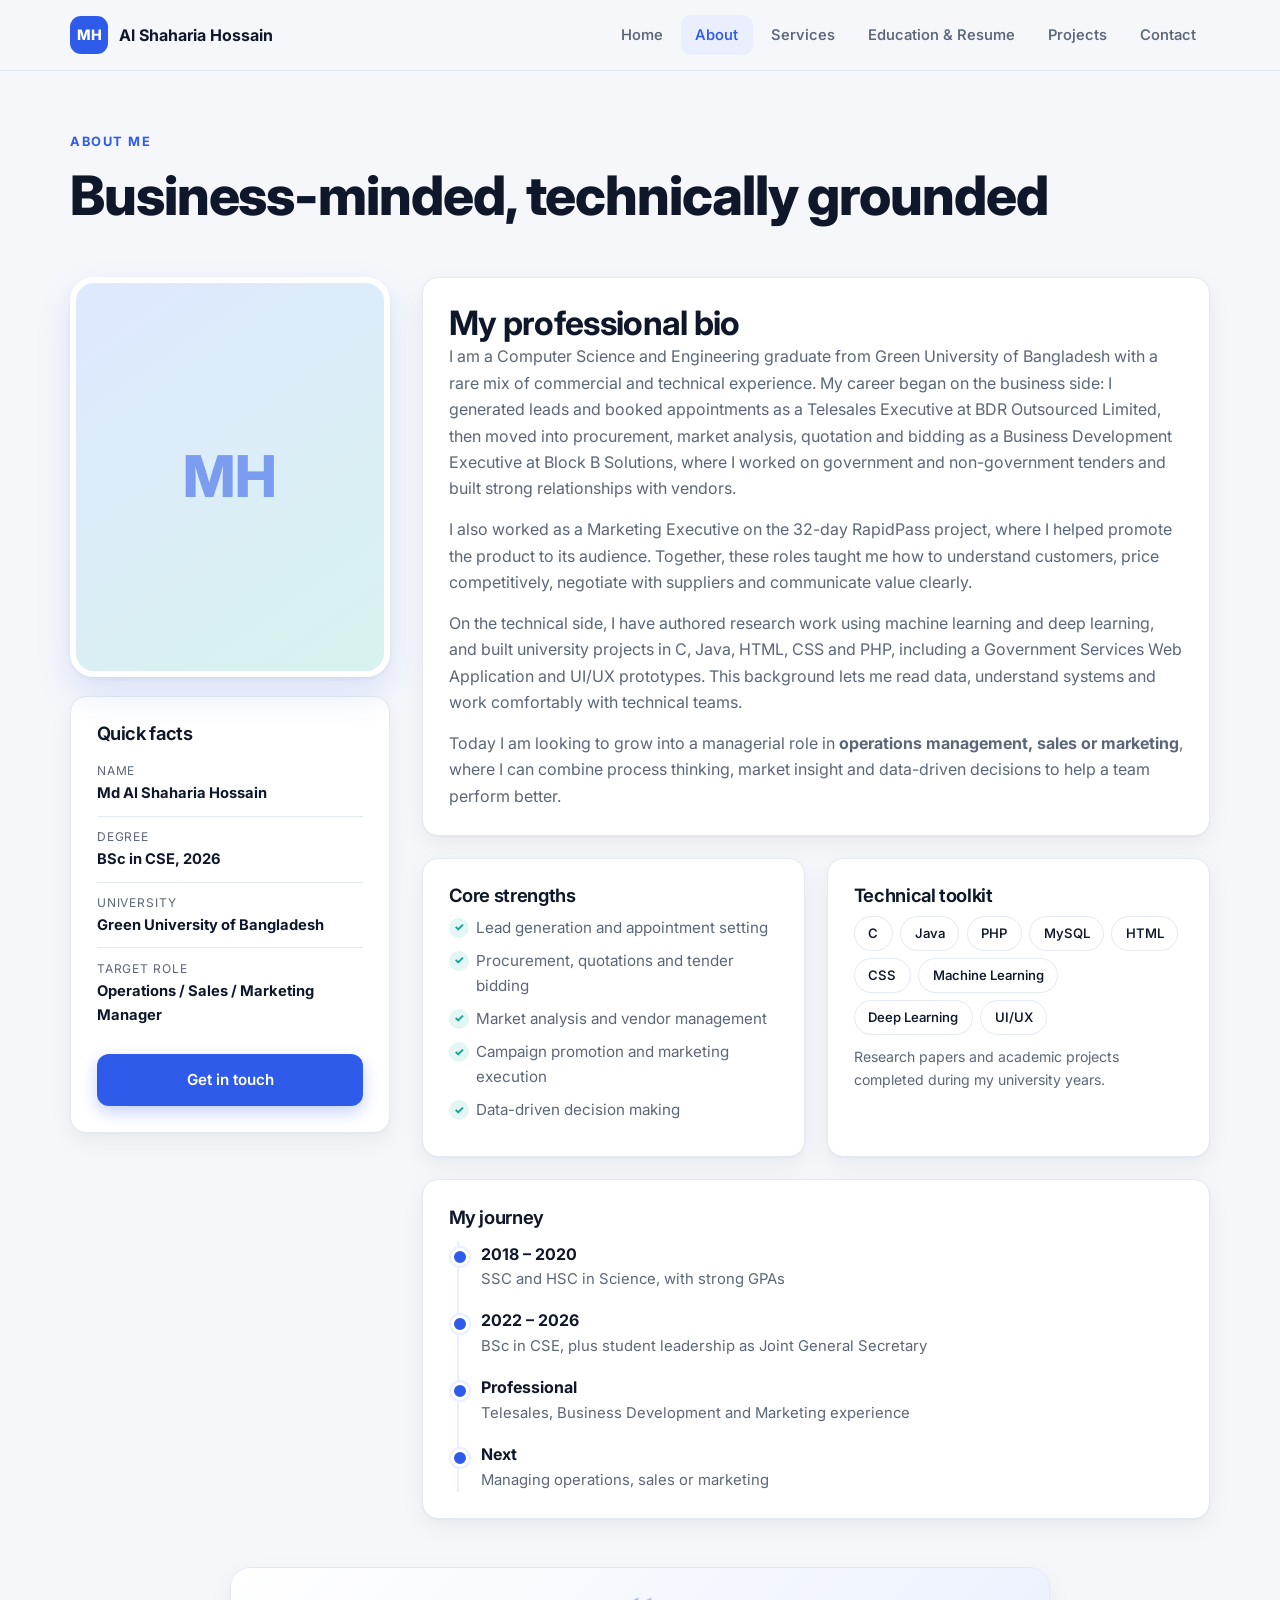
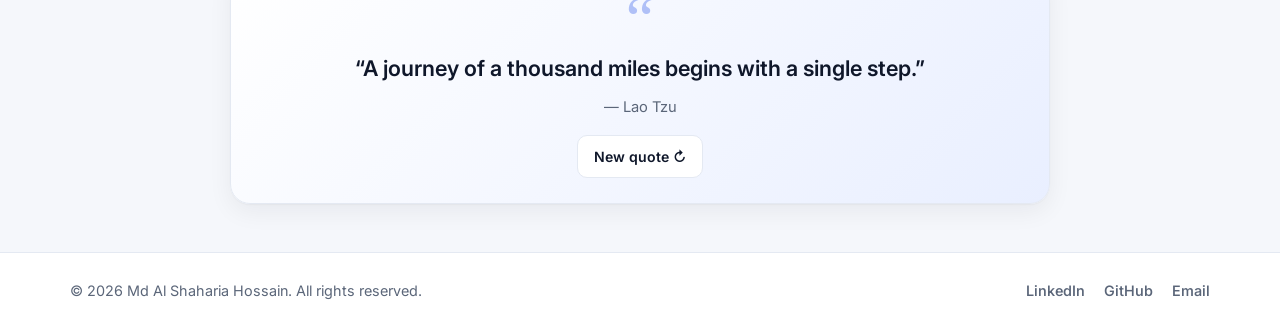
==== about.html @ ec1b016d "Add files via upload" ====
<!DOCTYPE html>
<html lang="en">
<head>
<meta charset="UTF-8">
<meta name="viewport" content="width=device-width, initial-scale=1">
<title>About | Md Al Shaharia Hossain</title>
<meta name="description" content="Portfolio of Md Al Shaharia Hossain: business development, marketing and web development professional aspiring to operations, sales and marketing management.">
<link rel="preconnect" href="https://fonts.googleapis.com">
<link rel="preconnect" href="https://fonts.gstatic.com" crossorigin>
<link href="https://fonts.googleapis.com/css2?family=Inter:wght@400;500;600;700;800&display=swap" rel="stylesheet">
<link rel="stylesheet" href="style.css">
</head>
<body data-page="about.html">
<header class="site-header">
  <div class="container nav-wrap">
    <a href="index.html" class="brand" aria-label="Home"><span class="brand-mark">MH</span><span class="brand-text">Al Shaharia Hossain</span></a>
    <button class="nav-toggle" id="navToggle" aria-label="Toggle menu" aria-expanded="false"><span></span><span></span><span></span></button>
    <nav class="nav" id="nav"><a href="index.html">Home</a><a href="about.html" class="active">About</a><a href="services.html">Services</a><a href="education.html">Education & Resume</a><a href="projects.html">Projects</a><a href="contact.html">Contact</a></nav>
  </div>
</header>
<main>

<section class="page-hero container reveal">
  <span class="eyebrow">About me</span>
  <h1>Business-minded, technically grounded</h1>
</section>

<section class="container about-grid">
  <aside class="about-side reveal">
    <div class="photo photo-md">
  <span class="initials">MH</span>
  <img src="images/profile.jpg" alt="Portrait of Md Al Shaharia Hossain" onerror="this.remove()">
</div>
    <div class="card mini">
      <h3>Quick facts</h3>
      <ul class="facts">
        <li><span>Name</span><b>Md Al Shaharia Hossain</b></li>
        <li><span>Degree</span><b>BSc in CSE, 2026</b></li>
        <li><span>University</span><b>Green University of Bangladesh</b></li>
        <li><span>Target role</span><b>Operations / Sales / Marketing Manager</b></li>
      </ul>
      <a class="btn btn-primary btn-block" href="contact.html">Get in touch</a>
    </div>
  </aside>

  <div class="about-main reveal">
    <div class="card">
      <h2>My professional bio</h2>
      <p>I am a Computer Science and Engineering graduate from Green University of Bangladesh with a rare mix of commercial and technical experience. My career began on the business side: I generated leads and booked appointments as a Telesales Executive at BDR Outsourced Limited, then moved into procurement, market analysis, quotation and bidding as a Business Development Executive at Block B Solutions, where I worked on government and non-government tenders and built strong relationships with vendors.</p>
      <p>I also worked as a Marketing Executive on the 32-day RapidPass project, where I helped promote the product to its audience. Together, these roles taught me how to understand customers, price competitively, negotiate with suppliers and communicate value clearly.</p>
      <p>On the technical side, I have authored research work using machine learning and deep learning, and built university projects in C, Java, HTML, CSS and PHP, including a Government Services Web Application and UI/UX prototypes. This background lets me read data, understand systems and work comfortably with technical teams.</p>
      <p>Today I am looking to grow into a managerial role in <b>operations management, sales or marketing</b>, where I can combine process thinking, market insight and data-driven decisions to help a team perform better.</p>
    </div>

    <div class="grid-2">
      <div class="card">
        <h3>Core strengths</h3>
        <ul class="tick">
          <li>Lead generation and appointment setting</li>
          <li>Procurement, quotations and tender bidding</li>
          <li>Market analysis and vendor management</li>
          <li>Campaign promotion and marketing execution</li>
          <li>Data-driven decision making</li>
        </ul>
      </div>
      <div class="card">
        <h3>Technical toolkit</h3>
        <div class="tags">
          <span>C</span><span>Java</span><span>PHP</span><span>MySQL</span><span>HTML</span><span>CSS</span><span>Machine Learning</span><span>Deep Learning</span><span>UI/UX</span>
        </div>
        <p class="muted small">Research papers and academic projects completed during my university years.</p>
      </div>
    </div>

    <div class="card">
      <h3>My journey</h3>
      <ol class="mini-timeline">
        <li><b>2018 &ndash; 2020</b><span>SSC and HSC in Science, with strong GPAs</span></li>
        <li><b>2022 &ndash; 2026</b><span>BSc in CSE, plus student leadership as Joint General Secretary</span></li>
        <li><b>Professional</b><span>Telesales, Business Development and Marketing experience</span></li>
        <li><b>Next</b><span>Managing operations, sales or marketing</span></li>
      </ol>
    </div>
  </div>
</section>

<section class="container reveal">
  <figure class="quote-box">
    <div class="quote-icon">&ldquo;</div>
    <blockquote id="quoteText">Loading inspiration...</blockquote>
    <figcaption id="quoteAuthor"></figcaption>
    <button class="btn btn-ghost btn-sm" id="newQuote" type="button">New quote &#8635;</button>
  </figure>
</section>

</main>
<footer class="site-footer">
  <div class="container footer-wrap">
    <p>&copy; <span id="year">2026</span> Md Al Shaharia Hossain. All rights reserved.</p>
    <div class="footer-links">
      <a href="https://www.linkedin.com/in/md-al-shaharia-hossain" target="_blank" rel="noopener">LinkedIn</a>
      <a href="https://github.com/Rimon0287" target="_blank" rel="noopener">GitHub</a>
      <a href="mailto:rimonhassain4087@gmail.com">Email</a>
    </div>
  </div>
</footer>
<button class="to-top" id="toTop" aria-label="Back to top">&uarr;</button>
<div class="toast" id="toast" role="status" aria-live="polite"></div>
<div class="modal" id="modal" aria-hidden="true">
  <div class="modal-backdrop" data-close></div>
  <div class="modal-box" role="dialog" aria-modal="true" aria-labelledby="modalTitle">
    <button class="modal-close" data-close aria-label="Close">&times;</button>
    <div id="modalBody"></div>
  </div>
</div>
<script src="script.js"></script>
</body>
</html>
---- style.css ----
:root{
  --bg:#f5f7fb; --card:#ffffff; --ink:#0f172a; --muted:#5b6679; --line:#e4e9f2;
  --brand:#2f5bea; --brand-d:#2347c4; --brand-soft:#e9efff; --accent:#12a594; --accent-soft:#e3f6f3;
  --radius:16px; --shadow:0 1px 2px rgba(15,23,42,.04),0 8px 24px rgba(15,23,42,.06);
  --shadow-h:0 2px 4px rgba(15,23,42,.05),0 16px 36px rgba(47,91,234,.14);
}
*{box-sizing:border-box;margin:0;padding:0}
html{scroll-behavior:smooth}
body{font-family:'Inter',system-ui,-apple-system,'Segoe UI',Roboto,sans-serif;background:var(--bg);color:var(--ink);line-height:1.65;-webkit-font-smoothing:antialiased}
img{max-width:100%;display:block}
a{color:inherit;text-decoration:none}
ul{list-style:none}
.container{width:min(1140px,92%);margin-inline:auto}
h1,h2,h3,h4{line-height:1.2;letter-spacing:-.02em;color:var(--ink)}
h1{font-size:clamp(2.1rem,5vw,3.4rem);font-weight:800}
h2{font-size:clamp(1.5rem,3vw,2.1rem);font-weight:700}
h3{font-size:1.15rem;font-weight:650;margin-bottom:.4rem}
h4{font-size:.95rem;font-weight:650;margin:1.1rem 0 .5rem;text-transform:uppercase;letter-spacing:.06em;color:var(--muted)}
p{color:var(--muted)}
.muted{color:var(--muted)} .small{font-size:.88rem}
.eyebrow{display:inline-block;font-size:.8rem;font-weight:700;letter-spacing:.12em;text-transform:uppercase;color:var(--brand);margin-bottom:.7rem}

/* Header */
.site-header{position:sticky;top:0;z-index:50;background:rgba(245,247,251,.85);backdrop-filter:saturate(1.4) blur(12px);border-bottom:1px solid var(--line)}
.nav-wrap{display:flex;align-items:center;justify-content:space-between;height:70px}
.brand{display:flex;align-items:center;gap:.7rem;font-weight:700}
.brand-mark{display:grid;place-items:center;width:38px;height:38px;border-radius:11px;background:var(--brand);color:#fff;font-size:.9rem;font-weight:800}
.nav{display:flex;gap:.25rem}
.nav a{padding:.5rem .9rem;border-radius:10px;font-size:.92rem;font-weight:550;color:var(--muted);transition:.2s}
.nav a:hover{color:var(--ink);background:#fff}
.nav a.active{color:var(--brand);background:var(--brand-soft)}
.nav-toggle{display:none;width:42px;height:42px;border:1px solid var(--line);border-radius:10px;background:#fff;cursor:pointer;flex-direction:column;align-items:center;justify-content:center;gap:5px}
.nav-toggle span{width:18px;height:2px;background:var(--ink);border-radius:2px;transition:.25s}
.nav-toggle[aria-expanded="true"] span:nth-child(1){transform:translateY(7px) rotate(45deg)}
.nav-toggle[aria-expanded="true"] span:nth-child(2){opacity:0}
.nav-toggle[aria-expanded="true"] span:nth-child(3){transform:translateY(-7px) rotate(-45deg)}

/* Buttons */
.btn{display:inline-flex;align-items:center;justify-content:center;gap:.4rem;padding:.8rem 1.4rem;border-radius:12px;font:inherit;font-size:.95rem;font-weight:600;border:1.5px solid transparent;cursor:pointer;transition:transform .15s,box-shadow .2s,background .2s,color .2s,border-color .2s}
.btn:hover{transform:translateY(-2px)}
.btn:active{transform:translateY(0)}
.btn:focus-visible,.tab:focus-visible,input:focus-visible,textarea:focus-visible{outline:3px solid rgba(47,91,234,.35);outline-offset:2px}
.btn-primary{background:var(--brand);color:#fff;box-shadow:0 6px 16px rgba(47,91,234,.28)}
.btn-primary:hover{background:var(--brand-d);box-shadow:0 10px 22px rgba(47,91,234,.35)}
.btn-outline{background:#fff;color:var(--brand);border-color:var(--brand)}
.btn-outline:hover{background:var(--brand);color:#fff}
.btn-ghost{background:#fff;color:var(--ink);border-color:var(--line)}
.btn-ghost:hover{border-color:var(--brand);color:var(--brand)}
.btn-sm{padding:.55rem 1rem;font-size:.88rem;border-radius:10px}
.btn-block{width:100%;margin-top:1rem}
.btn-row{display:flex;flex-wrap:wrap;gap:.75rem;margin-top:1.4rem}

/* Hero */
.hero{display:grid;grid-template-columns:1.15fr .85fr;gap:3rem;align-items:center;padding:4.5rem 0 3rem}
.role{font-size:1.2rem;font-weight:600;color:var(--brand);margin:.7rem 0 1rem}
.lead{font-size:1.06rem;max-width:560px}
.chips{display:flex;flex-wrap:wrap;gap:.5rem;margin-top:1.6rem}
.chips li,.tags span{padding:.35rem .85rem;border-radius:999px;background:#fff;border:1px solid var(--line);font-size:.82rem;font-weight:550;color:var(--ink)}
.hero-photo{position:relative;display:grid;place-items:center}
.hero-photo::before{content:"";position:absolute;width:92%;aspect-ratio:1;border-radius:36% 64% 58% 42%/42% 40% 60% 58%;background:linear-gradient(135deg,var(--brand-soft),var(--accent-soft));z-index:0}
.photo{position:relative;overflow:hidden;background:linear-gradient(145deg,#dfe8ff,#d7f3ee);display:grid;place-items:center;border:6px solid #fff;box-shadow:var(--shadow-h);z-index:1}
.photo .initials{font-size:3.6rem;font-weight:800;color:var(--brand);opacity:.55}
.photo img{position:absolute;inset:0;width:100%;height:100%;object-fit:cover}
.photo-lg{width:min(360px,80%);aspect-ratio:4/5;border-radius:28px}
.photo-md{width:100%;aspect-ratio:4/5;border-radius:24px}
.float-card{position:absolute;z-index:2;background:#fff;border:1px solid var(--line);border-radius:14px;padding:.7rem 1rem;box-shadow:var(--shadow);display:flex;flex-direction:column;font-size:.78rem;color:var(--muted)}
.float-card strong{color:var(--ink);font-size:.9rem}
.fc-1{left:-2%;bottom:14%} .fc-2{right:0;top:10%}

/* Sections */
.section{padding:3.5rem 0}
.section.tight{padding:2rem 0}
.section-head{max-width:640px;margin-bottom:2rem}
.section-head p{margin-top:.6rem}
.page-hero{padding:3.5rem 0 1rem}
.page-hero .sub{margin-top:.7rem;font-size:1.05rem}
.card{background:var(--card);border:1px solid var(--line);border-radius:var(--radius);padding:1.6rem;box-shadow:var(--shadow);transition:transform .2s,box-shadow .25s,border-color .25s}
.card:hover{box-shadow:var(--shadow-h)}
.card p+p{margin-top:.9rem}
.grid-2{display:grid;grid-template-columns:repeat(2,1fr);gap:1.4rem}
.grid-3{display:grid;grid-template-columns:repeat(3,1fr);gap:1.4rem}
.grid-4{display:grid;grid-template-columns:repeat(auto-fill,minmax(250px,1fr));gap:1.4rem}
.icon{display:grid;place-items:center;width:48px;height:48px;border-radius:13px;background:var(--brand-soft);color:var(--brand);font-size:1.4rem;font-weight:800;margin-bottom:1rem}

/* Quote */
.quote-box{margin:2rem auto;max-width:820px;text-align:center;background:linear-gradient(135deg,#fff,var(--brand-soft));border:1px solid var(--line);border-radius:20px;padding:2rem 2rem 1.6rem;box-shadow:var(--shadow);position:relative}
.quote-icon{font-size:4rem;line-height:.6;color:var(--brand);opacity:.35;font-family:Georgia,serif}
.quote-box blockquote{font-size:clamp(1.05rem,2.2vw,1.35rem);font-weight:600;color:var(--ink);margin:.8rem 0 .5rem;transition:opacity .3s}
.quote-box figcaption{color:var(--muted);font-size:.92rem;margin-bottom:1rem;transition:opacity .3s}
.quote-box.fade blockquote,.quote-box.fade figcaption{opacity:0}

/* CTA */
.cta-box,.resume-box{display:flex;align-items:center;justify-content:space-between;gap:2rem;flex-wrap:wrap;background:linear-gradient(135deg,var(--brand),#4a76ff);border-radius:22px;padding:2.4rem;color:#fff;box-shadow:0 18px 40px rgba(47,91,234,.25)}
.cta-box h2,.resume-box h2{color:#fff} .cta-box p,.resume-box p{color:rgba(255,255,255,.88);margin-top:.4rem;max-width:560px}
.resume-box .eyebrow{color:#cfe0ff}
.cta-box .btn-primary,.resume-box .btn-primary{background:#fff;color:var(--brand);box-shadow:none}
.cta-box .btn-ghost,.resume-box .btn-outline{background:transparent;color:#fff;border-color:rgba(255,255,255,.7)}
.cta-box .btn-ghost:hover,.resume-box .btn-outline:hover{background:#fff;color:var(--brand)}
.cta-box .btn-row,.resume-box .btn-row{margin-top:0}

/* About */
.about-grid{display:grid;grid-template-columns:320px 1fr;gap:2rem;padding:2rem 0 1rem;align-items:start}
.about-side{position:sticky;top:90px;display:grid;gap:1.2rem}
.about-side .photo{margin:0}
.facts li{display:flex;flex-direction:column;padding:.65rem 0;border-bottom:1px solid var(--line);font-size:.92rem}
.facts li:last-child{border:0}
.facts span{font-size:.75rem;text-transform:uppercase;letter-spacing:.08em;color:var(--muted)}
.about-main{display:grid;gap:1.4rem}
.tick li{position:relative;padding-left:1.7rem;margin:.5rem 0;color:var(--muted);font-size:.95rem}
.tick li::before{content:"\2713";position:absolute;left:0;top:0;width:20px;height:20px;border-radius:50%;background:var(--accent-soft);color:var(--accent);font-size:.72rem;font-weight:800;display:grid;place-items:center;top:.2rem}
.tags{display:flex;flex-wrap:wrap;gap:.45rem;margin:.6rem 0}
.mini-timeline{border-left:2px solid var(--brand-soft);margin:.8rem 0 0 .5rem;padding-left:1.4rem;display:grid;gap:1rem}
.mini-timeline li{position:relative;display:flex;flex-direction:column}
.mini-timeline li::before{content:"";position:absolute;left:-1.9rem;top:.45rem;width:12px;height:12px;border-radius:50%;background:var(--brand);border:3px solid #fff;box-shadow:0 0 0 2px var(--brand-soft)}
.mini-timeline span{color:var(--muted);font-size:.93rem}

/* Services */
.service{display:flex;flex-direction:column;align-items:flex-start;border-top:3px solid transparent}
.service:hover{transform:translateY(-6px);border-top-color:var(--brand)}
.service p{flex:1;margin-bottom:1.2rem;font-size:.94rem}
.modal{position:fixed;inset:0;z-index:100;display:none;align-items:center;justify-content:center;padding:1rem}
.modal.open{display:flex}
.modal-backdrop{position:absolute;inset:0;background:rgba(15,23,42,.5);backdrop-filter:blur(4px);animation:fade .25s}
.modal-box{position:relative;background:#fff;border-radius:22px;width:min(640px,100%);max-height:90vh;overflow:auto;padding:2.2rem;box-shadow:0 30px 80px rgba(15,23,42,.35);animation:pop .3s cubic-bezier(.2,.9,.3,1.2)}
.modal-close{position:absolute;top:.8rem;right:.9rem;width:38px;height:38px;border-radius:50%;border:1px solid var(--line);background:#fff;font-size:1.5rem;line-height:1;cursor:pointer;color:var(--muted);transition:.2s}
.modal-close:hover{background:var(--brand);color:#fff;border-color:var(--brand)}
.modal-icon{display:grid;place-items:center;width:56px;height:56px;border-radius:16px;background:var(--brand-soft);font-size:1.7rem;margin-bottom:1rem}
.lead-sm{margin:.7rem 0 .3rem}
.best-for{margin-top:1.2rem;padding:1rem 1.1rem;background:var(--accent-soft);border-radius:12px;font-size:.92rem;color:#0b5e53}
.svc-detail[hidden]{display:none}
@keyframes fade{from{opacity:0}to{opacity:1}}
@keyframes pop{from{opacity:0;transform:translateY(20px) scale(.96)}to{opacity:1;transform:none}}

/* Tabs / timeline */
.tabs{display:inline-flex;gap:.3rem;background:#fff;border:1px solid var(--line);border-radius:14px;padding:.3rem;margin-bottom:1.6rem;flex-wrap:wrap}
.tab{padding:.6rem 1.3rem;border:0;border-radius:10px;background:transparent;font:inherit;font-weight:600;color:var(--muted);cursor:pointer;transition:.2s}
.tab:hover{color:var(--ink)}
.tab.active{background:var(--brand);color:#fff;box-shadow:0 4px 12px rgba(47,91,234,.28)}
.tab-panel{display:none;animation:fade .3s}
.tab-panel.active{display:block}
.timeline{position:relative;display:grid;gap:1.2rem;padding-left:0}
.t-item{display:grid;grid-template-columns:130px 1fr;gap:1.2rem;align-items:start}
.t-year{font-weight:700;color:var(--brand);padding-top:1.5rem;text-align:right;font-size:.92rem}
.badge{display:inline-block;margin-top:.5rem;padding:.3rem .8rem;border-radius:999px;background:var(--accent-soft);color:#0b5e53;font-size:.8rem;font-weight:650}

/* Projects */
.project{display:flex;flex-direction:column}
.project>p{margin-bottom:1rem}
.proj-top{display:flex;justify-content:space-between;align-items:flex-start}
.proj-top .badge{margin-top:0;background:var(--brand-soft);color:var(--brand)}
.expand{margin-top:.5rem}
.expand[hidden]{display:none}
.project .btn-row{margin-top:auto;padding-top:1.2rem}

/* Contact */
.contact-grid{display:grid;grid-template-columns:1fr 1fr;gap:1.6rem;align-items:start}
.contact-cards{display:grid;gap:1rem}
.contact-card{display:flex;align-items:center;gap:1rem;flex-wrap:wrap;padding:1.2rem 1.4rem}
.contact-card .icon{margin:0;flex:none}
.cc-body{flex:1;min-width:140px}
.cc-body h3{margin:0}
.cc-body p{font-size:.9rem;word-break:break-all}
.cc-actions{display:flex;gap:.5rem}
.form{display:grid;gap:1rem}
.form label{display:grid;gap:.35rem;font-size:.85rem;font-weight:600;color:var(--ink)}
input,textarea{font:inherit;font-size:.95rem;padding:.8rem 1rem;border:1.5px solid var(--line);border-radius:12px;background:#fbfcfe;color:var(--ink);transition:.2s;width:100%;resize:vertical}
input:focus,textarea:focus{border-color:var(--brand);background:#fff}
.form .btn-row{margin-top:.4rem}
.form-error{color:#c0392b;font-size:.88rem;min-height:1.2em}

/* Footer & utilities */
.site-footer{margin-top:3rem;border-top:1px solid var(--line);background:#fff;padding:1.6rem 0}
.footer-wrap{display:flex;justify-content:space-between;align-items:center;flex-wrap:wrap;gap:1rem;font-size:.9rem}
.footer-links{display:flex;gap:1.2rem}
.footer-links a{color:var(--muted);font-weight:550}
.footer-links a:hover{color:var(--brand)}
.to-top{position:fixed;right:1.4rem;bottom:1.4rem;width:46px;height:46px;border-radius:50%;border:0;background:var(--brand);color:#fff;font-size:1.2rem;cursor:pointer;box-shadow:0 8px 20px rgba(47,91,234,.35);opacity:0;visibility:hidden;transform:translateY(10px);transition:.25s;z-index:60}
.to-top.show{opacity:1;visibility:visible;transform:none}
.to-top:hover{background:var(--brand-d)}
.toast{position:fixed;left:50%;bottom:2rem;transform:translate(-50%,20px);background:var(--ink);color:#fff;padding:.75rem 1.3rem;border-radius:12px;font-size:.9rem;opacity:0;pointer-events:none;transition:.3s;z-index:200;max-width:90%}
.toast.show{opacity:1;transform:translate(-50%,0)}
.reveal{opacity:0;transform:translateY(18px);transition:opacity .6s ease,transform .6s ease}
.reveal.in{opacity:1;transform:none}

/* Responsive */
@media (max-width:960px){
  .hero{grid-template-columns:1fr;padding-top:3rem;text-align:left}
  .hero-photo{order:-1;margin-bottom:1rem}
  .grid-3{grid-template-columns:1fr 1fr}
  .about-grid{grid-template-columns:1fr}
  .about-side{position:static;grid-template-columns:minmax(0,260px) 1fr;align-items:start}
  .contact-grid{grid-template-columns:1fr}
}
@media (max-width:820px){
  .nav-toggle{display:flex}
  .nav{position:absolute;top:70px;left:0;right:0;flex-direction:column;background:#fff;border-bottom:1px solid var(--line);padding:.8rem 4%;display:none;box-shadow:0 14px 24px rgba(15,23,42,.08)}
  .nav.open{display:flex}
  .nav a{padding:.8rem 1rem}
}
@media (max-width:640px){
  .grid-2,.grid-3{grid-template-columns:1fr}
  .about-side{grid-template-columns:1fr}
  .t-item{grid-template-columns:1fr;gap:.3rem}
  .t-year{text-align:left;padding-top:0}
  .brand-text{display:none}
  .cta-box,.resume-box{padding:1.6rem}
  .modal-box{padding:1.6rem}
  .fc-1{left:0} .fc-2{right:0}
}
@media (prefers-reduced-motion:reduce){*{animation:none!important;transition:none!important}.reveal{opacity:1;transform:none}html{scroll-behavior:auto}}
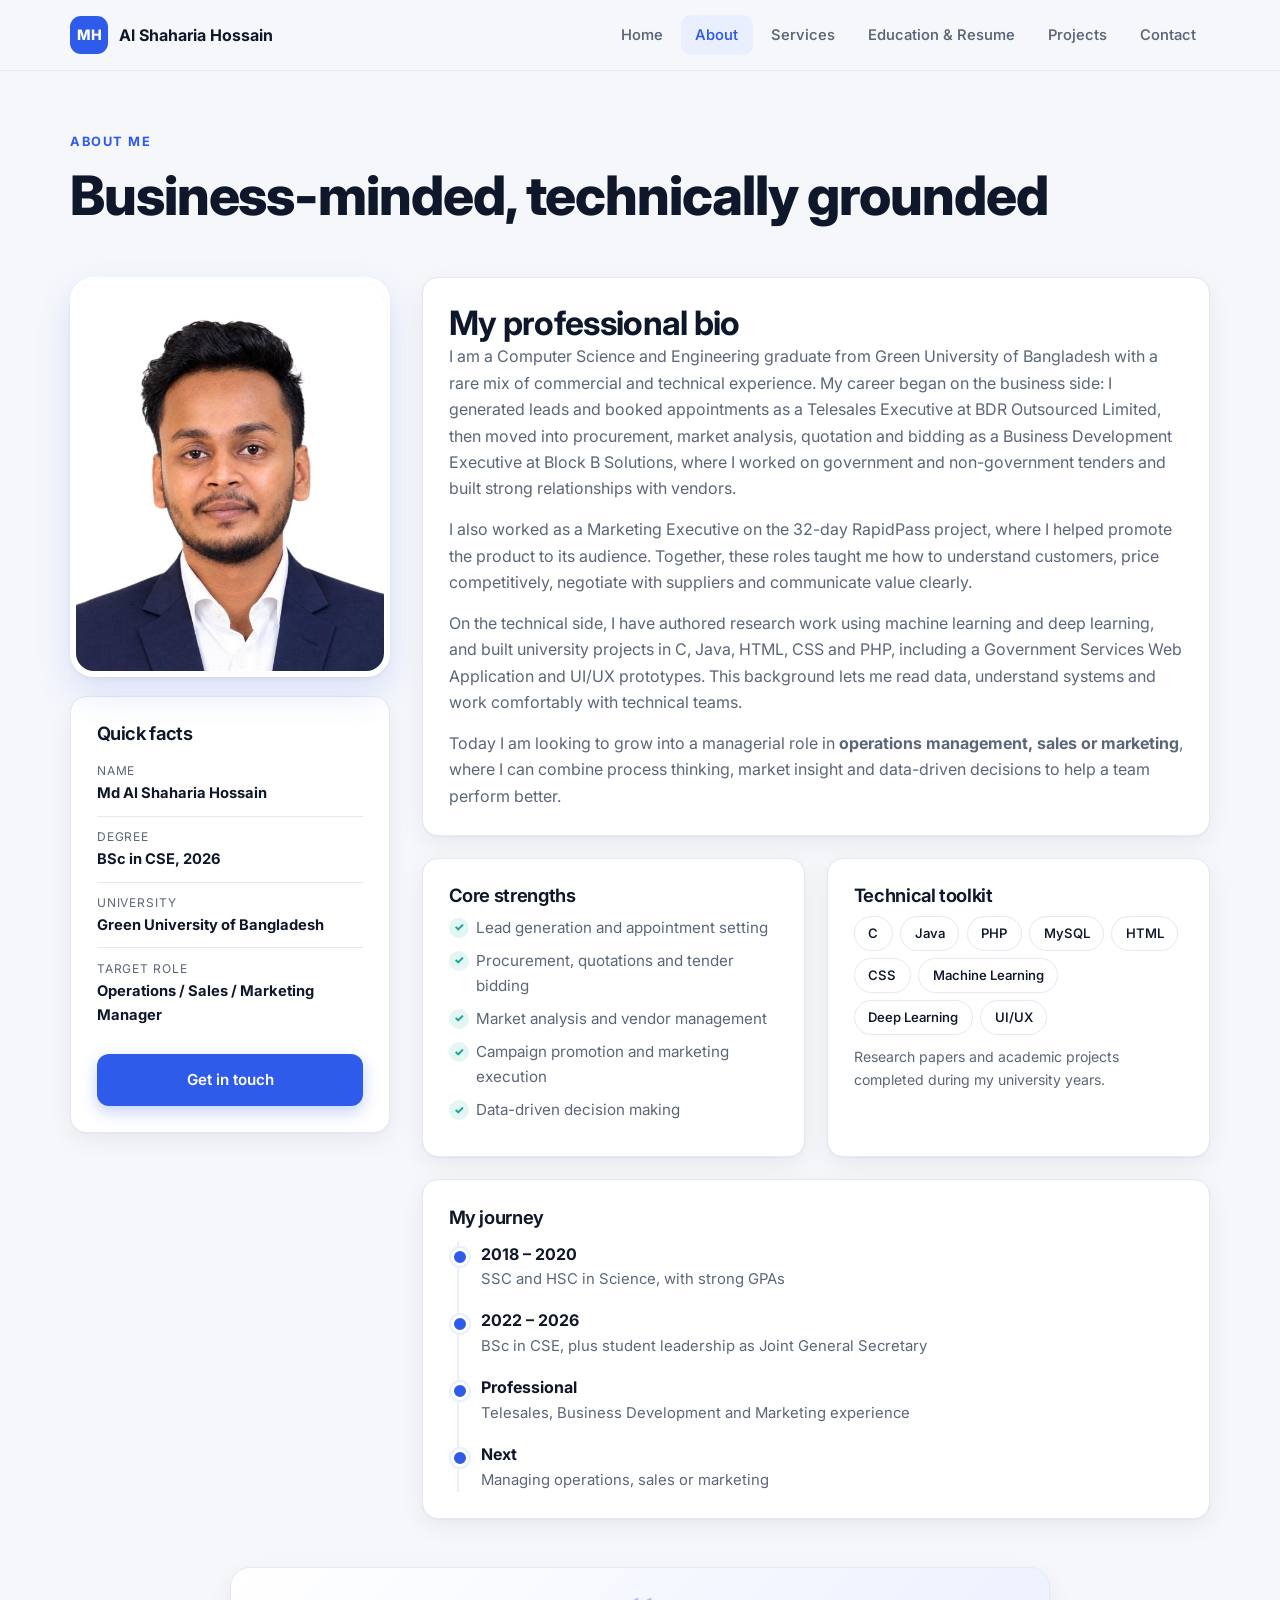
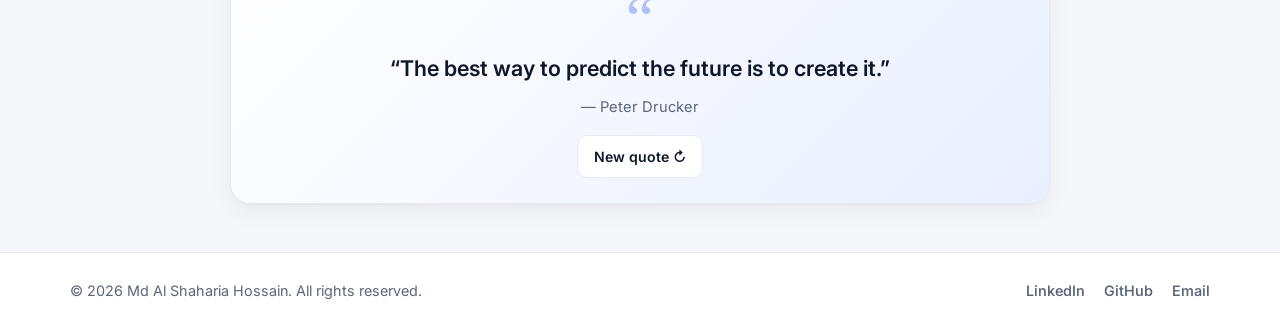
==== commit a39f5b60: "Update profile image source in about.html" ====
--- a/about.html
+++ b/about.html
@@ -29,7 +29,7 @@
   <aside class="about-side reveal">
     <div class="photo photo-md">
   <span class="initials">MH</span>
-  <img src="images/profile.jpg" alt="Portrait of Md Al Shaharia Hossain" onerror="this.remove()">
+  <img src="profile.jpg" alt="Portrait of Md Al Shaharia Hossain" onerror="this.remove()">
 </div>
     <div class="card mini">
       <h3>Quick facts</h3>
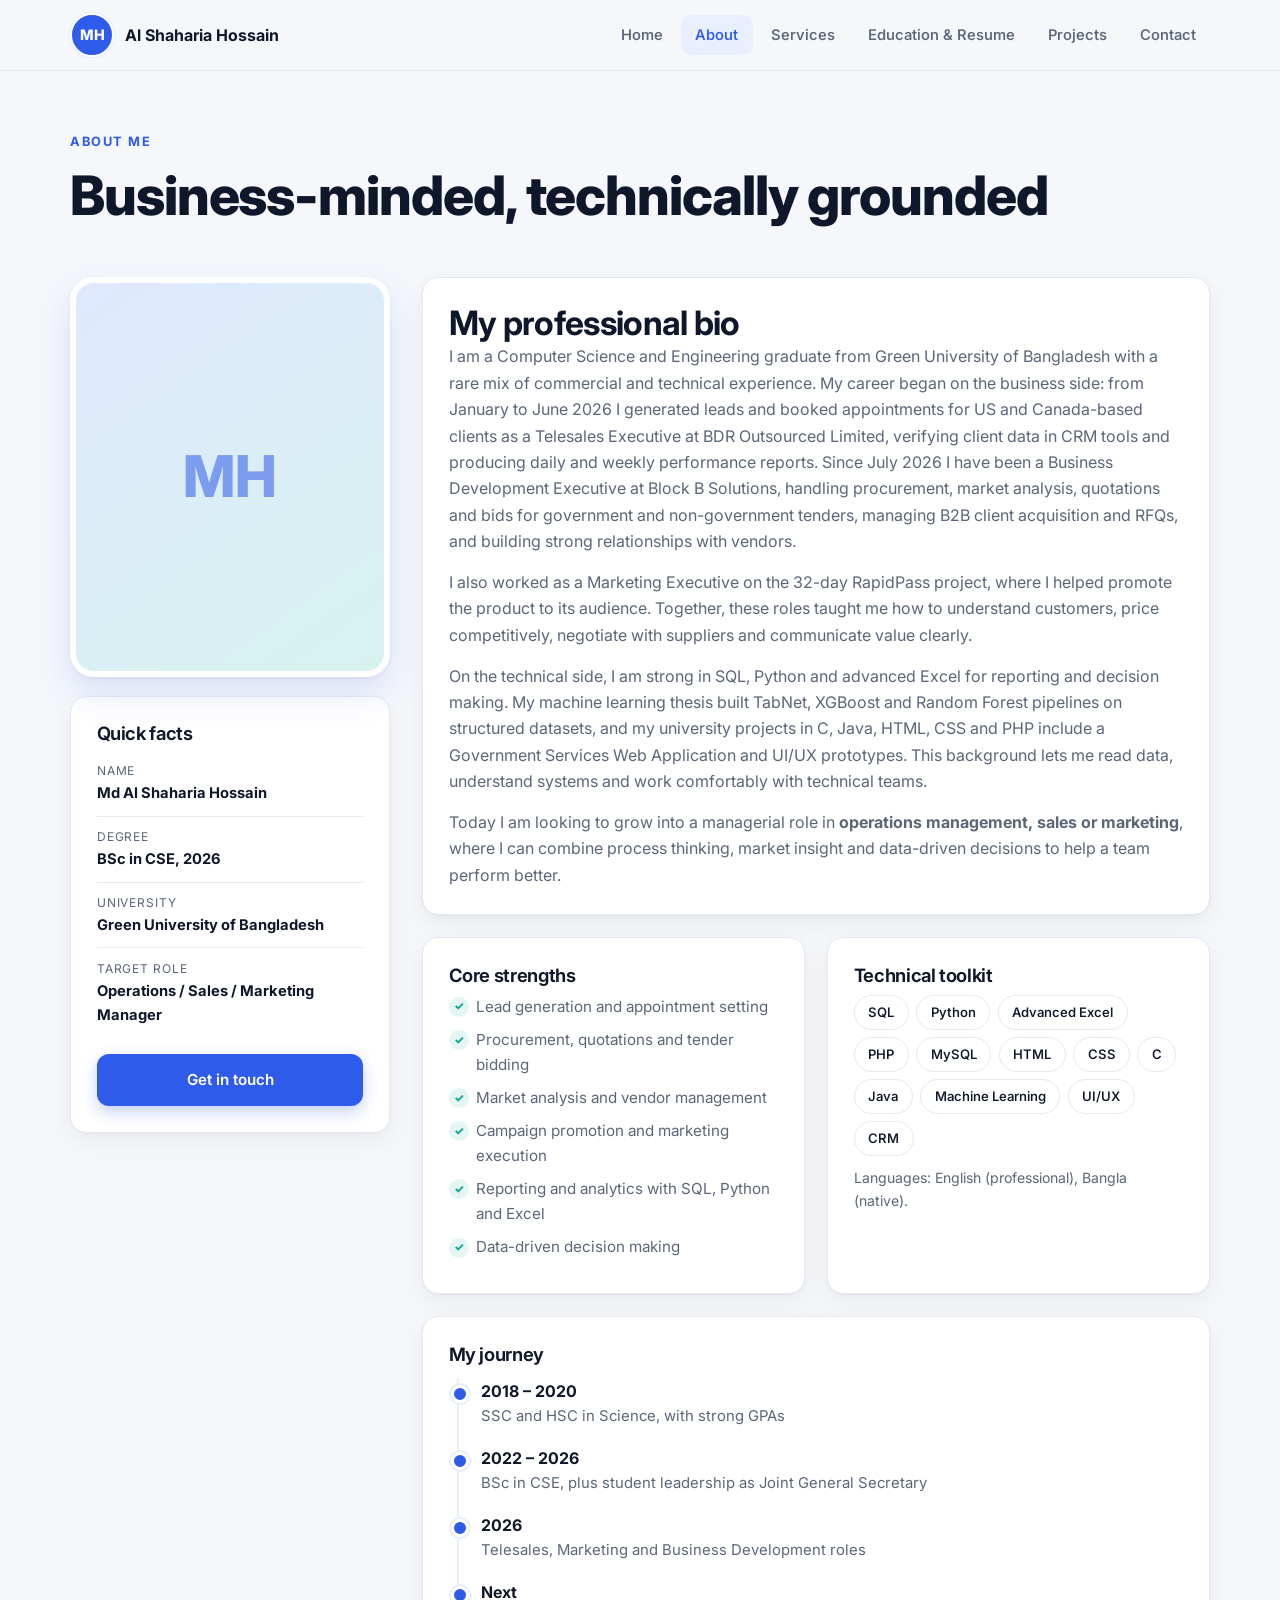
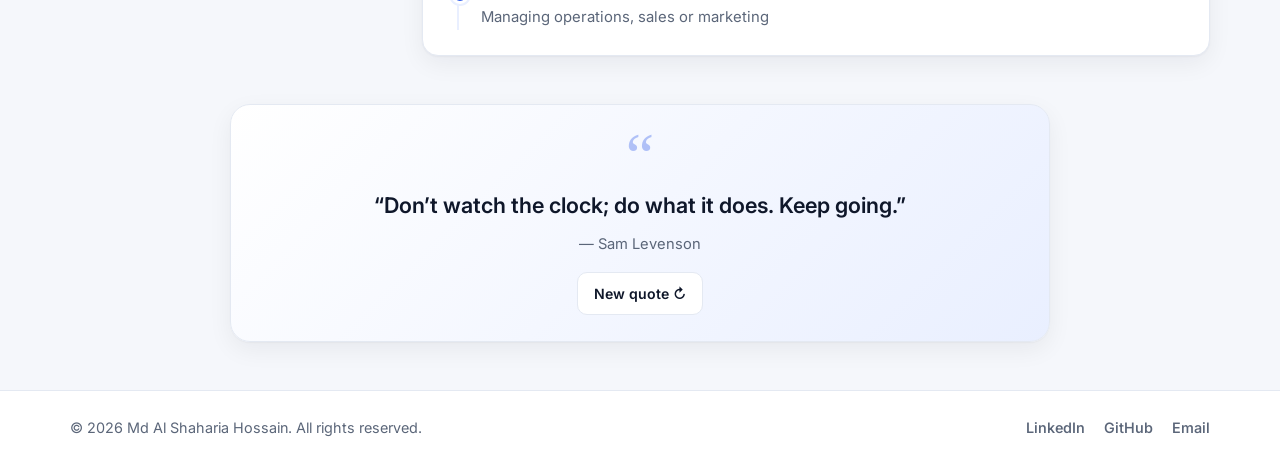
==== commit 6449c9a6: "Add files via upload" ====
--- a/about.html
+++ b/about.html
@@ -13,7 +13,7 @@
 <body data-page="about.html">
 <header class="site-header">
   <div class="container nav-wrap">
-    <a href="index.html" class="brand" aria-label="Home"><span class="brand-mark">MH</span><span class="brand-text">Al Shaharia Hossain</span></a>
+    <a href="index.html" class="brand" aria-label="Home"><span class="brand-mark"><span class="bm-fallback">MH</span><img src="images/profile.jpg" alt="Md Al Shaharia Hossain" onerror="this.remove()"></span><span class="brand-text">Al Shaharia Hossain</span></a>
     <button class="nav-toggle" id="navToggle" aria-label="Toggle menu" aria-expanded="false"><span></span><span></span><span></span></button>
     <nav class="nav" id="nav"><a href="index.html">Home</a><a href="about.html" class="active">About</a><a href="services.html">Services</a><a href="education.html">Education & Resume</a><a href="projects.html">Projects</a><a href="contact.html">Contact</a></nav>
   </div>
@@ -29,7 +29,7 @@
   <aside class="about-side reveal">
     <div class="photo photo-md">
   <span class="initials">MH</span>
-  <img src="profile.jpg" alt="Portrait of Md Al Shaharia Hossain" onerror="this.remove()">
+  <img src="images/profile.jpg" alt="Portrait of Md Al Shaharia Hossain" onerror="this.remove()">
 </div>
     <div class="card mini">
       <h3>Quick facts</h3>
@@ -46,9 +46,9 @@
   <div class="about-main reveal">
     <div class="card">
       <h2>My professional bio</h2>
-      <p>I am a Computer Science and Engineering graduate from Green University of Bangladesh with a rare mix of commercial and technical experience. My career began on the business side: I generated leads and booked appointments as a Telesales Executive at BDR Outsourced Limited, then moved into procurement, market analysis, quotation and bidding as a Business Development Executive at Block B Solutions, where I worked on government and non-government tenders and built strong relationships with vendors.</p>
+      <p>I am a Computer Science and Engineering graduate from Green University of Bangladesh with a rare mix of commercial and technical experience. My career began on the business side: from January to June 2026 I generated leads and booked appointments for US and Canada-based clients as a Telesales Executive at BDR Outsourced Limited, verifying client data in CRM tools and producing daily and weekly performance reports. Since July 2026 I have been a Business Development Executive at Block B Solutions, handling procurement, market analysis, quotations and bids for government and non-government tenders, managing B2B client acquisition and RFQs, and building strong relationships with vendors.</p>
       <p>I also worked as a Marketing Executive on the 32-day RapidPass project, where I helped promote the product to its audience. Together, these roles taught me how to understand customers, price competitively, negotiate with suppliers and communicate value clearly.</p>
-      <p>On the technical side, I have authored research work using machine learning and deep learning, and built university projects in C, Java, HTML, CSS and PHP, including a Government Services Web Application and UI/UX prototypes. This background lets me read data, understand systems and work comfortably with technical teams.</p>
+      <p>On the technical side, I am strong in SQL, Python and advanced Excel for reporting and decision making. My machine learning thesis built TabNet, XGBoost and Random Forest pipelines on structured datasets, and my university projects in C, Java, HTML, CSS and PHP include a Government Services Web Application and UI/UX prototypes. This background lets me read data, understand systems and work comfortably with technical teams.</p>
       <p>Today I am looking to grow into a managerial role in <b>operations management, sales or marketing</b>, where I can combine process thinking, market insight and data-driven decisions to help a team perform better.</p>
     </div>
 
@@ -60,15 +60,16 @@
           <li>Procurement, quotations and tender bidding</li>
           <li>Market analysis and vendor management</li>
           <li>Campaign promotion and marketing execution</li>
+          <li>Reporting and analytics with SQL, Python and Excel</li>
           <li>Data-driven decision making</li>
         </ul>
       </div>
       <div class="card">
         <h3>Technical toolkit</h3>
         <div class="tags">
-          <span>C</span><span>Java</span><span>PHP</span><span>MySQL</span><span>HTML</span><span>CSS</span><span>Machine Learning</span><span>Deep Learning</span><span>UI/UX</span>
+          <span>SQL</span><span>Python</span><span>Advanced Excel</span><span>PHP</span><span>MySQL</span><span>HTML</span><span>CSS</span><span>C</span><span>Java</span><span>Machine Learning</span><span>UI/UX</span><span>CRM</span>
         </div>
-        <p class="muted small">Research papers and academic projects completed during my university years.</p>
+        <p class="muted small">Languages: English (professional), Bangla (native).</p>
       </div>
     </div>
 
@@ -77,7 +78,7 @@
       <ol class="mini-timeline">
         <li><b>2018 &ndash; 2020</b><span>SSC and HSC in Science, with strong GPAs</span></li>
         <li><b>2022 &ndash; 2026</b><span>BSc in CSE, plus student leadership as Joint General Secretary</span></li>
-        <li><b>Professional</b><span>Telesales, Business Development and Marketing experience</span></li>
+        <li><b>2026</b><span>Telesales, Marketing and Business Development roles</span></li>
         <li><b>Next</b><span>Managing operations, sales or marketing</span></li>
       </ol>
     </div>
--- a/style.css
+++ b/style.css
@@ -24,7 +24,8 @@
 .site-header{position:sticky;top:0;z-index:50;background:rgba(245,247,251,.85);backdrop-filter:saturate(1.4) blur(12px);border-bottom:1px solid var(--line)}
 .nav-wrap{display:flex;align-items:center;justify-content:space-between;height:70px}
 .brand{display:flex;align-items:center;gap:.7rem;font-weight:700}
-.brand-mark{display:grid;place-items:center;width:38px;height:38px;border-radius:11px;background:var(--brand);color:#fff;font-size:.9rem;font-weight:800}
+.brand-mark{position:relative;overflow:hidden;display:grid;place-items:center;width:44px;height:44px;border-radius:50%;background:var(--brand);color:#fff;font-size:.9rem;font-weight:800;border:2px solid #fff;box-shadow:0 0 0 1.5px var(--brand-soft)}
+.brand-mark img{position:absolute;inset:0;width:100%;height:100%;object-fit:cover;object-position:center 20%}
 .nav{display:flex;gap:.25rem}
 .nav a{padding:.5rem .9rem;border-radius:10px;font-size:.92rem;font-weight:550;color:var(--muted);transition:.2s}
 .nav a:hover{color:var(--ink);background:#fff}
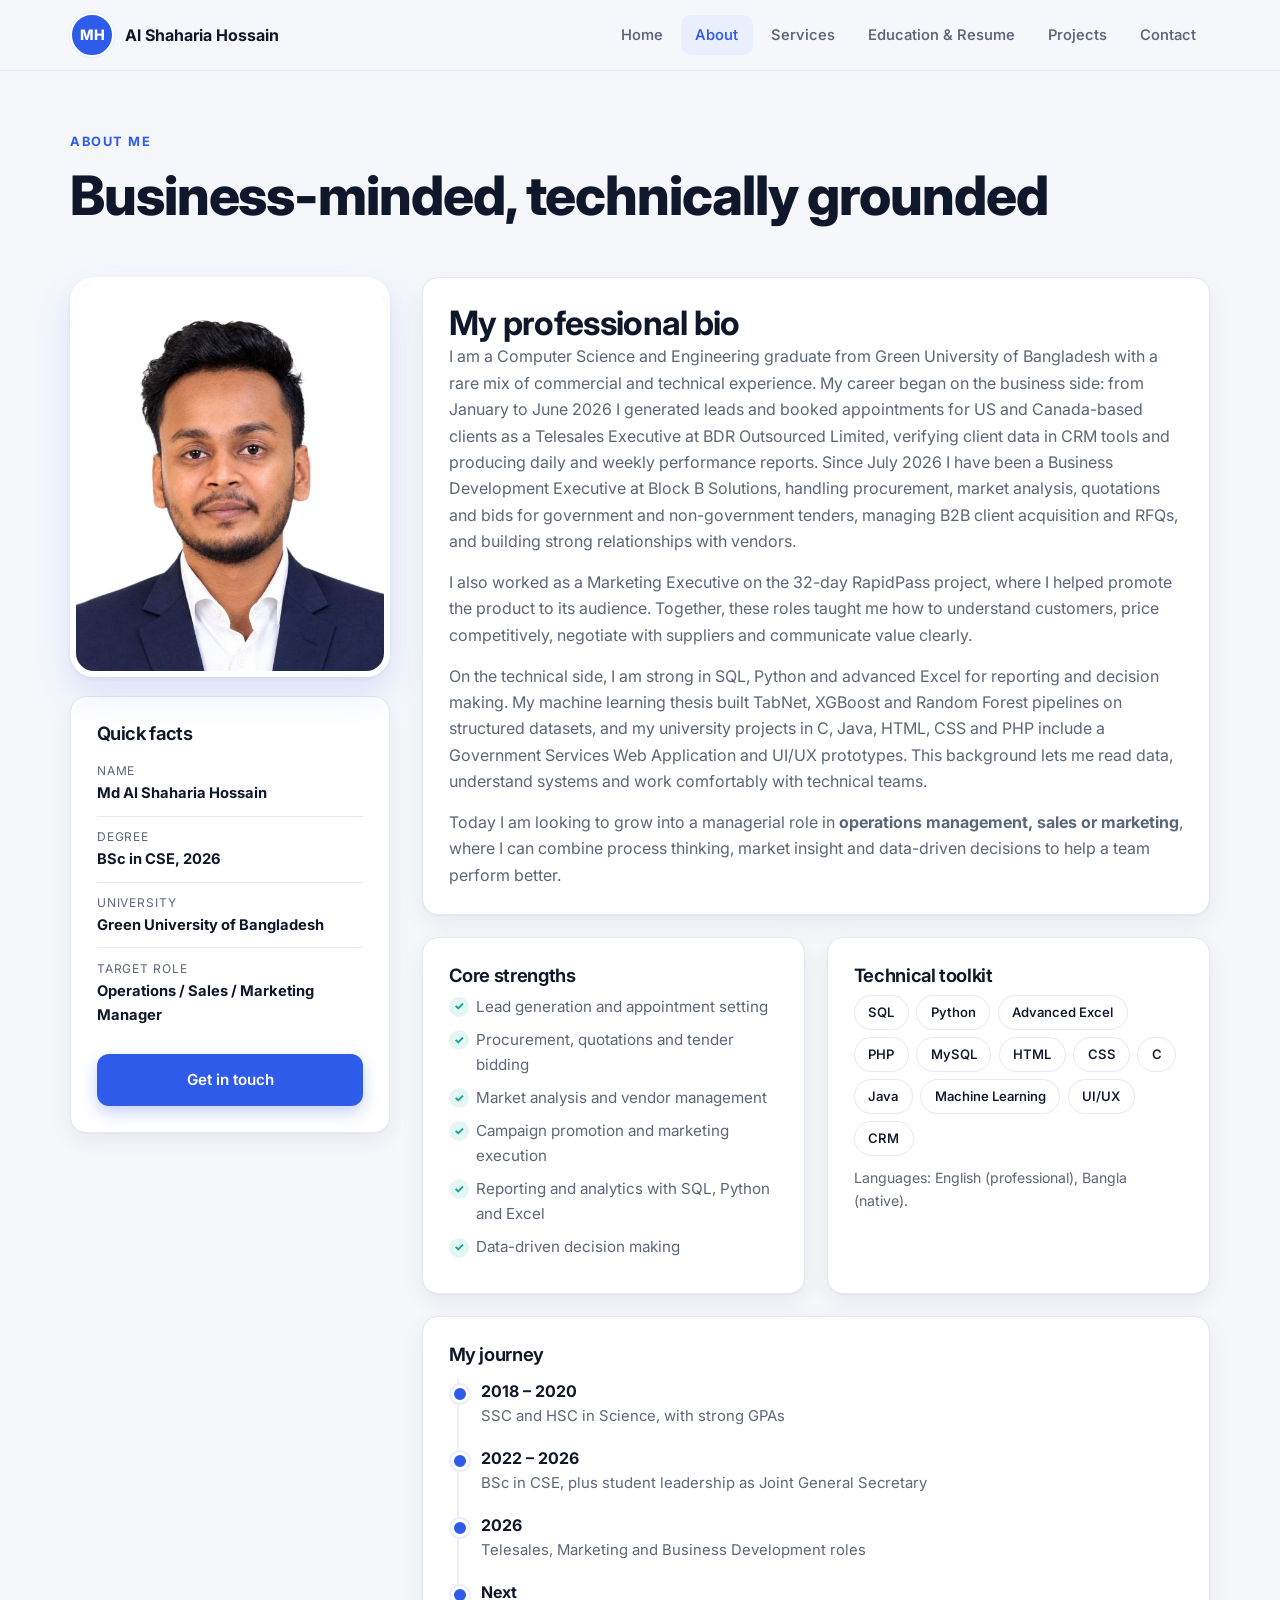
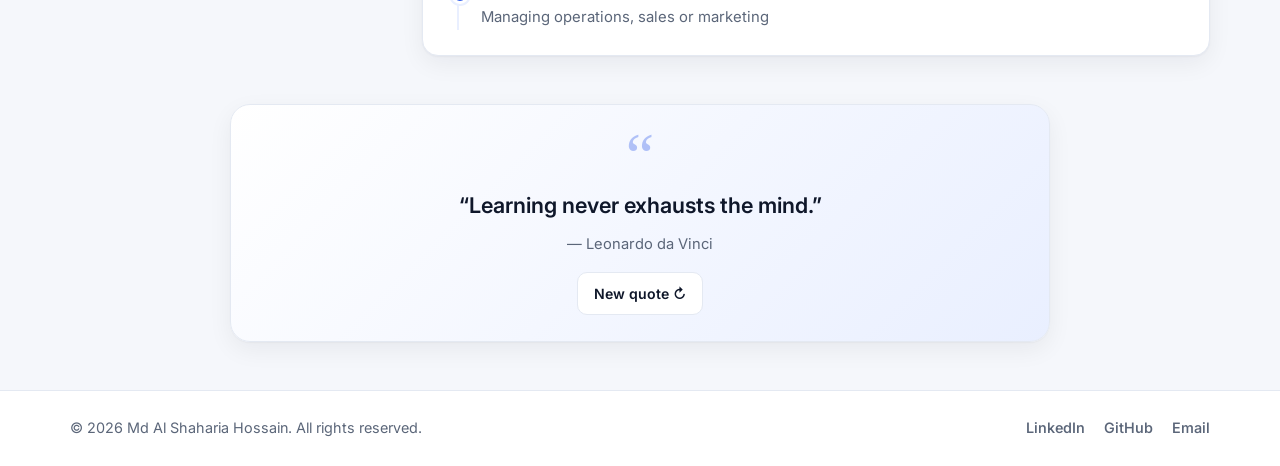
==== commit e9e7c7db: "Fix image source path in about.html" ====
--- a/about.html
+++ b/about.html
@@ -29,7 +29,7 @@
   <aside class="about-side reveal">
     <div class="photo photo-md">
   <span class="initials">MH</span>
-  <img src="images/profile.jpg" alt="Portrait of Md Al Shaharia Hossain" onerror="this.remove()">
+  <img src="image/profile.jpg" alt="Portrait of Md Al Shaharia Hossain" onerror="this.remove()">
 </div>
     <div class="card mini">
       <h3>Quick facts</h3>
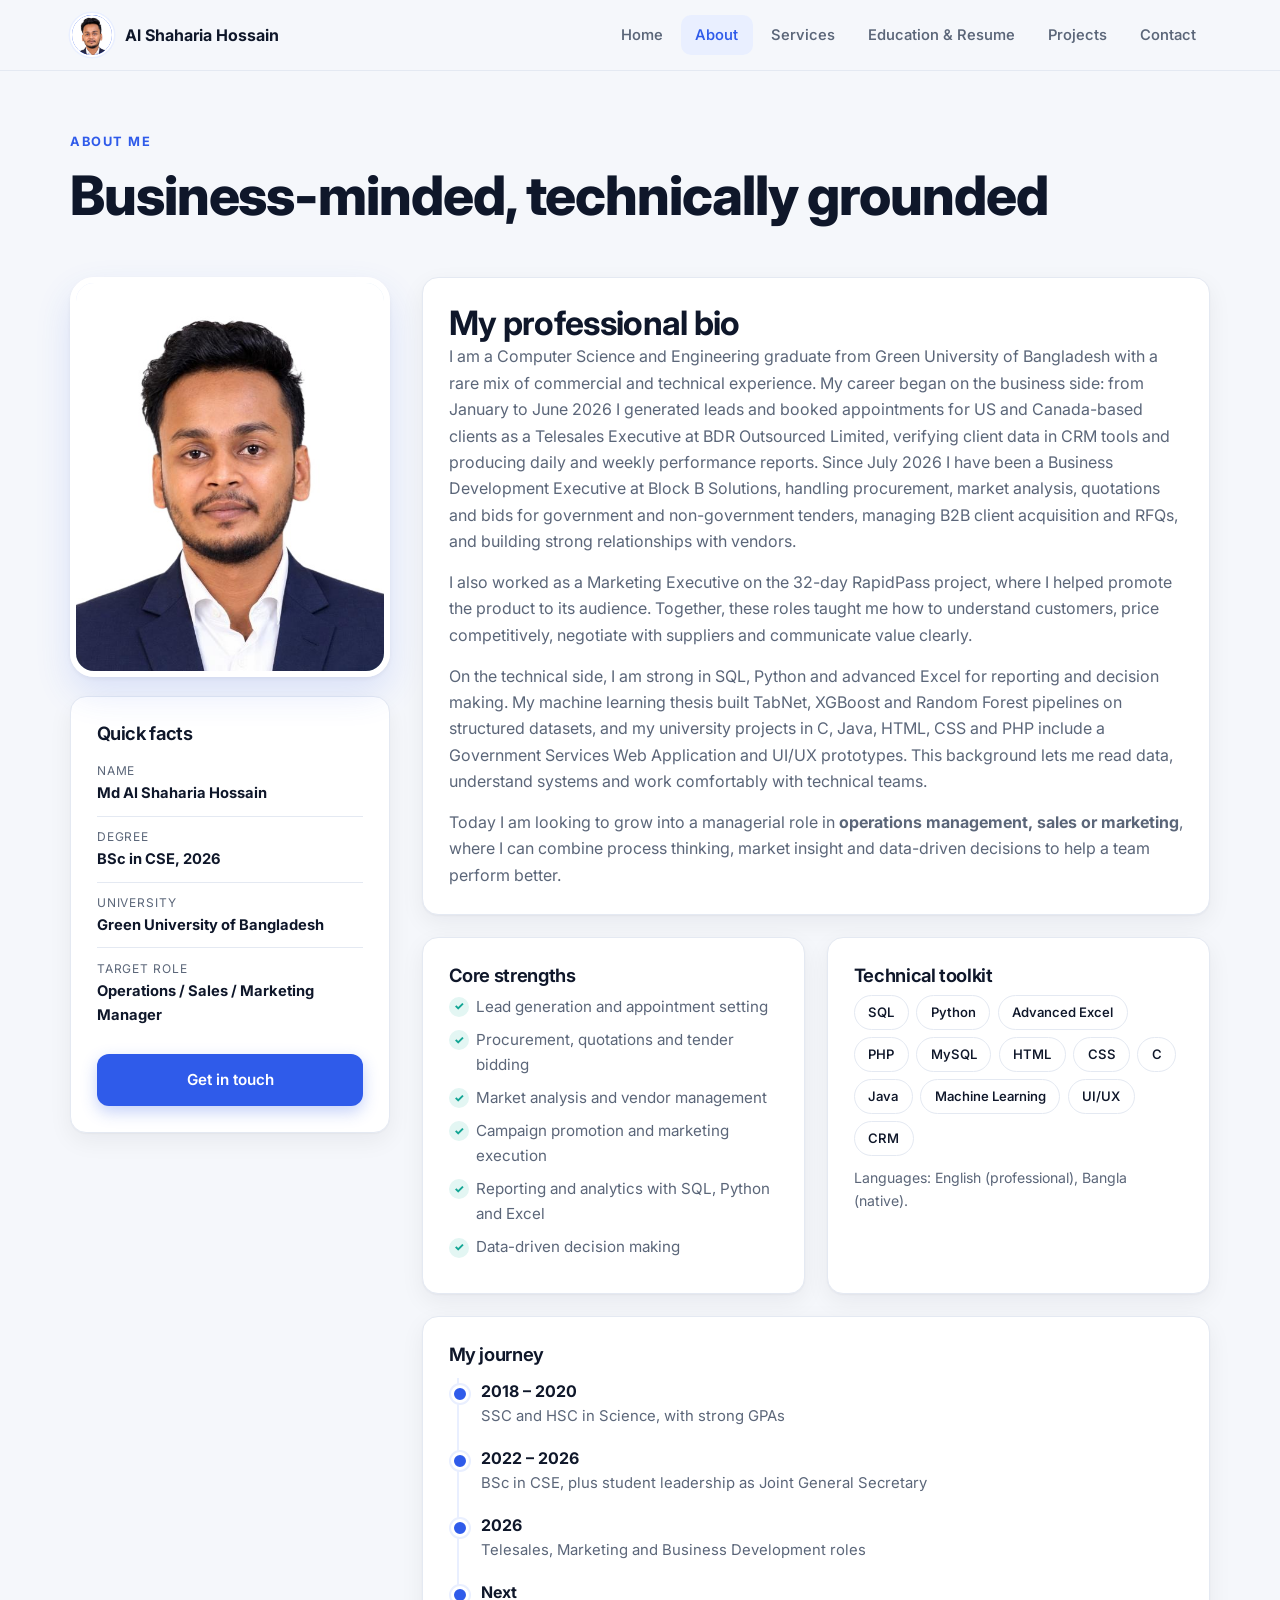
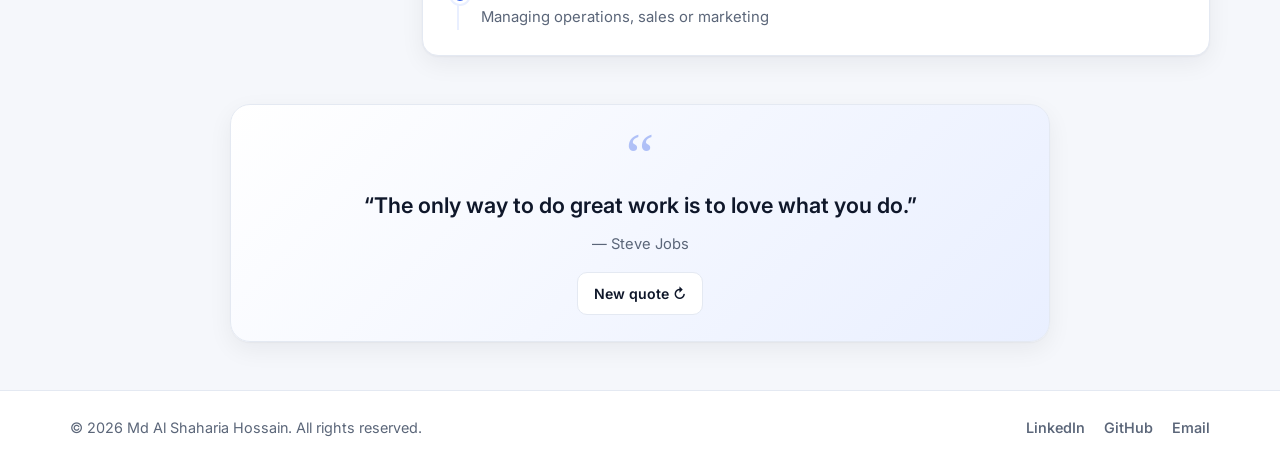
==== commit 1e50c95b: "Fix image source path in about.html" ====
--- a/about.html
+++ b/about.html
@@ -13,7 +13,7 @@
 <body data-page="about.html">
 <header class="site-header">
   <div class="container nav-wrap">
-    <a href="index.html" class="brand" aria-label="Home"><span class="brand-mark"><span class="bm-fallback">MH</span><img src="images/profile.jpg" alt="Md Al Shaharia Hossain" onerror="this.remove()"></span><span class="brand-text">Al Shaharia Hossain</span></a>
+    <a href="index.html" class="brand" aria-label="Home"><span class="brand-mark"><span class="bm-fallback">MH</span><img src="image/profile.jpg" alt="Md Al Shaharia Hossain" onerror="this.remove()"></span><span class="brand-text">Al Shaharia Hossain</span></a>
     <button class="nav-toggle" id="navToggle" aria-label="Toggle menu" aria-expanded="false"><span></span><span></span><span></span></button>
     <nav class="nav" id="nav"><a href="index.html">Home</a><a href="about.html" class="active">About</a><a href="services.html">Services</a><a href="education.html">Education & Resume</a><a href="projects.html">Projects</a><a href="contact.html">Contact</a></nav>
   </div>
